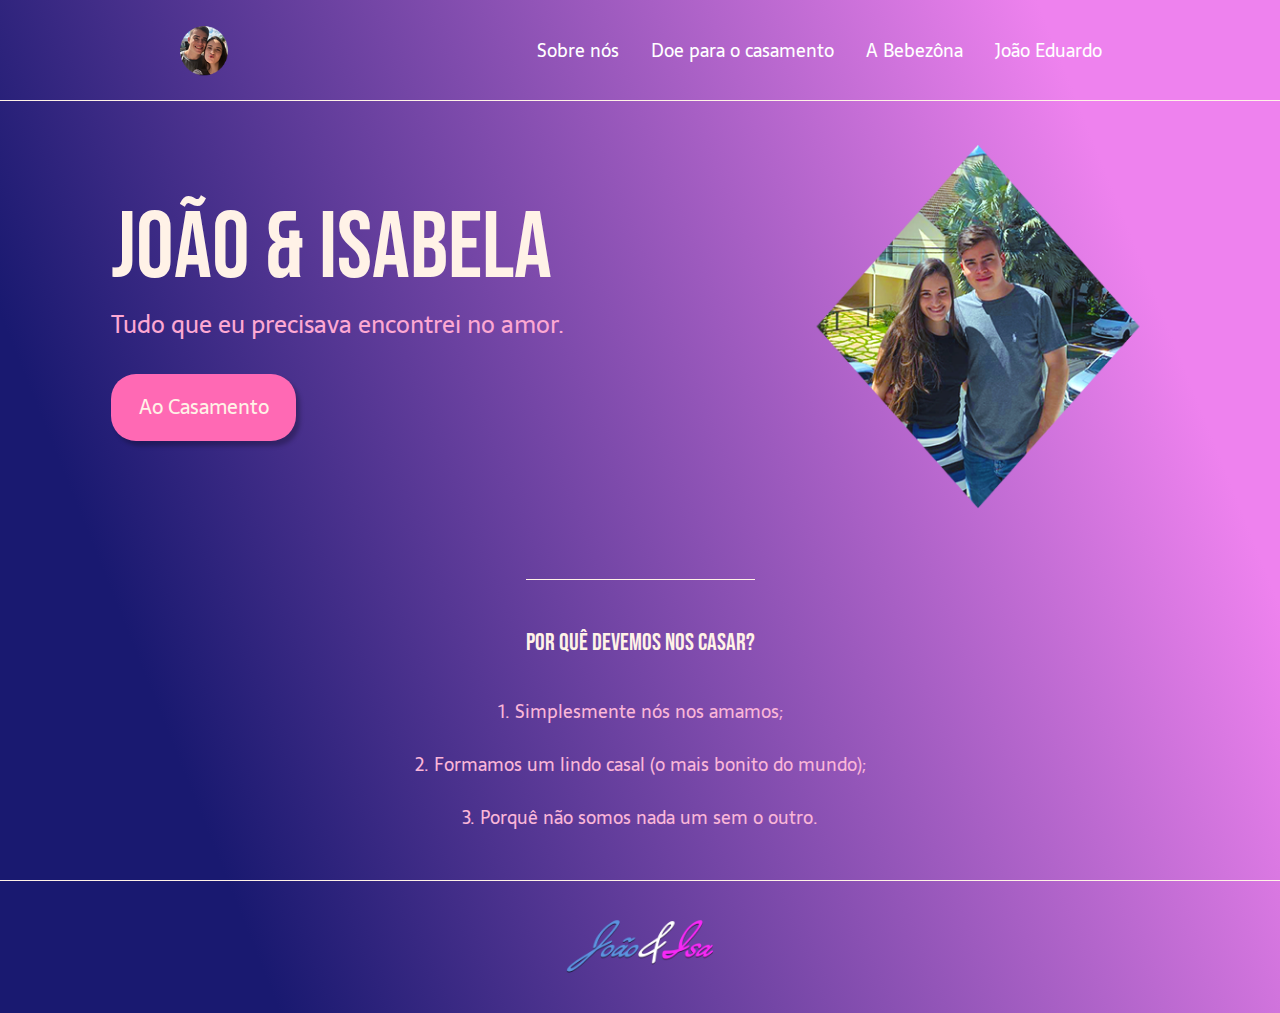
==== index.html @ e49f55c4 "Initial commit" ====
<!DOCTYPE html>
<html lang="pt-BR">

<head>
    <meta charset="UTF-8">
    <meta name="viewport" content="width=device-width, initial-scale=1.0">
    <meta description="Isabela, você é tudo pra mim!">
    <link rel="stylesheet" type="text/css" href="style.css" >
    <title>Morzinho - Você é o amor da minha vida S2</title>
</head>

<body>
    <header class="cabecalho">
        <img class="cabecalho-imagem" src="logo.png" alt="Logo do Casal mais Lindo">
        <nav class="cabecalho-menu">
            <a class="cabecalho-menu-item">Sobre nós</a>
            <a class="cabecalho-menu-item">Doe para o casamento</a>
            <a class="cabecalho-menu-item">A Bebezôna</a>
            <a class="cabecalho-menu-item">João Eduardo</a>
        </nav>
    </header>

    <main class="conteudo">
        <section class="conteudo-principal">
            <div class="conteudo-principal-escrito">
                <h1 class="conteudo-principal-escrito-titulo">João & Isabela</h1>
                <h2 class="conteudo-principal-escrito-subtitulo">Tudo que eu precisava encontrei no amor.</h2>
                <button class="conteudo-principal-escrito-botao">Ao Casamento</button>
            </div>
            <img class="conteudo-principal-imagem" src="amor.png" alt="Imagem Principal João e Isabela">
        </section>

        <section class="conteudo-secundario">
            <h3 class="conteudo-secundario-titulo">Por quê devemos nos casar?</h3>
            <p class="conteudo-secundario-paragrafo">1. Simplesmente <strong>nós nos amamos;</strong></p>
            <p class="conteudo-secundario-paragrafo">2. Formamos um <strong>lindo casal</strong> (o mais bonito do mundo);</p>
            <p class="conteudo-secundario-paragrafo">3. Porquê <strong>não somos nada</strong> um sem o outro.</p>
        </section>
    </main>

    <footer class="rodape">
        <img class="rodape-imagem" src="amorfooter.png">
    </footer>
</body>

</html>
---- style.css ----
@import url('https://fonts.googleapis.com/css2?family=Bebas+Neue&family=Fruktur&family=Righteous&family=Sarala:wght@400;700&display=swap');

* {
    margin: 0;
    padding: 0;
    box-sizing: border-box;
    text-decoration: none;
}

body {
    font-size: 100%;
    background: linear-gradient(68.15deg, #191970 16.62%, #EE82EE 85.61%);
}

.cabecalho {
    display: flex;
    flex-direction: row;
    align-items: center;
    justify-content: space-around;
    padding: 24px;
}

.cabecalho-imagem {
    height: 52px;
}

.cabecalho-menu {
    display: flex;
    gap: 32px;
}

.cabecalho-menu-item {
    color: #fff;
    font-family: 'Sarala', sans-serif;
    font-weight: 400;
    font-size: 18px;
}

.cabecalho-menu-item:hover {
    color: #ff09ad
}

.conteudo {
    border-top: 0.1px solid #FFF2E7;
    margin-bottom: 48px;
}

.conteudo-principal {
    display: flex;
    flex-direction: row;
    align-items: center;
    justify-content: space-around;
}

.conteudo-principal-escrito {
    display: flex;
    flex-direction: column;
} 

.conteudo-principal-escrito-titulo {
    font-family: 'Bebas Neue', cursive;
    font-weight: 400;
    font-size: 94px;
    color: #fff2E7;
} 

.conteudo-principal-escrito-subtitulo {
    font-family: 'Sarala', sans-serif;
    font-weight: 400;
    font-size: 24px;
    margin-top: 0;
    padding-bottom: 30px;
    color:	#fda8d3;
}

.conteudo-principal-escrito-botao {
    background-color: #FF69B4;
    width: 185px;
    height: 67px;
    color: #fff2e7;
    border: none;
    box-shadow: 4px 5px 4px rgba(0, 0, 0, 0.25);
    border-radius: 25px;
    font-family: 'Sarala', sans-serif;
    font-weight: 400;
    font-size: 20px;
    gap: 12px;
}

.conteudo-principal-escrito-botao:hover {
    background-color: #e62284
}

.conteudo-principal-imagem {
    height: 430px;
}

.conteudo-secundario {
    display: flex;
    flex-direction: column;
    align-items: center;
    gap: 24px;
    margin-top: 48px;
}

.conteudo-secundario-titulo {
    border-top: 0.4px solid #FFF2E7;
    padding-top: 48px;
    font-family: 'Bebas Neue', cursive;
    font-weight: 400;
    font-size: 24px;
    color: #fff2e7;
    margin-bottom: 16px;
}

.conteudo-secundario-paragrafo {
    font-family: 'Sarala', sans-serif;
    font-weight: 300;
    font-size: 18px;
    color: #fab6d8;
}

.rodape {
    padding: 32px;
    border-top: 0.1px solid #FFF2E7;
}

.rodape-imagem {
    height: 68px;
    display: block;
    margin: 0 auto;
}
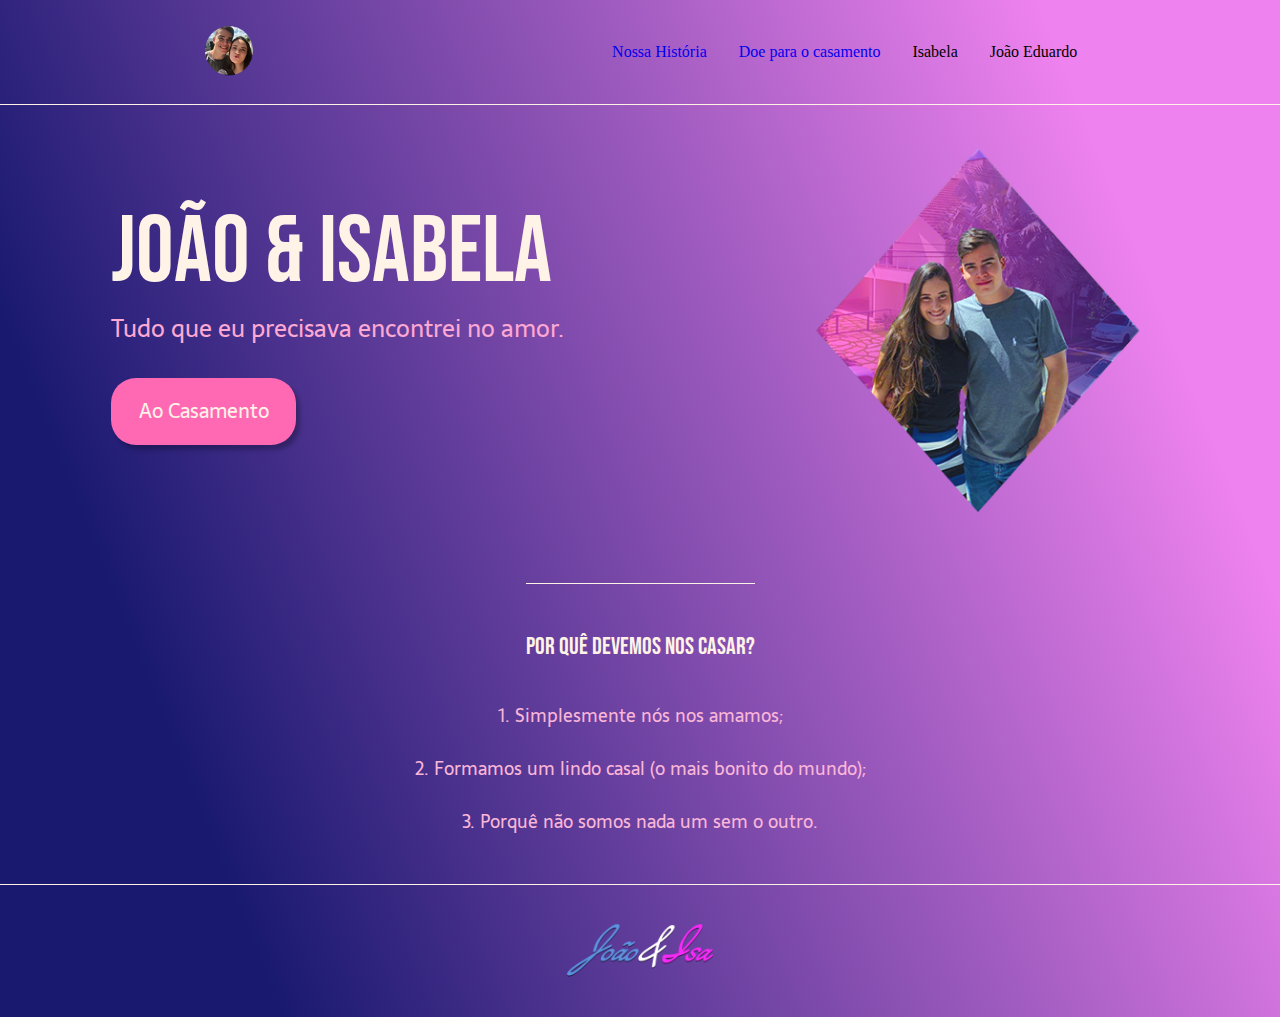
==== commit 39dba3bf: "Add files via upload" ====
--- a/index.html
+++ b/index.html
@@ -3,20 +3,26 @@
 
 <head>
     <meta charset="UTF-8">
-    <meta name="viewport" content="width=device-width, initial-scale=1.0">
+    <meta name="viewport" content="width=device-width, user-scalable=0">
     <meta description="Isabela, você é tudo pra mim!">
     <link rel="stylesheet" type="text/css" href="style.css" >
     <title>Morzinho - Você é o amor da minha vida S2</title>
+    <script type="text/javascript">
+        alert('Amor, esse site é uma homenagem a nosso amor e tudo que já fizemos.')
+    </script>
 </head>
 
 <body>
+    
     <header class="cabecalho">
+    <a href="index.html">
         <img class="cabecalho-imagem" src="logo.png" alt="Logo do Casal mais Lindo">
+    </a>
         <nav class="cabecalho-menu">
-            <a class="cabecalho-menu-item">Sobre nós</a>
-            <a class="cabecalho-menu-item">Doe para o casamento</a>
-            <a class="cabecalho-menu-item">A Bebezôna</a>
-            <a class="cabecalho-menu-item">João Eduardo</a>
+            <a class="cabecalho-menu-item1" href="historia.html">Nossa História</a>
+            <a class="cabecalho-menu-item2" href="doe.html">Doe para o casamento</a>
+            <a class="cabecalho-menu-item3">Isabela</a>
+            <a class="cabecalho-menu-item4">João Eduardo</a>
         </nav>
     </header>
 
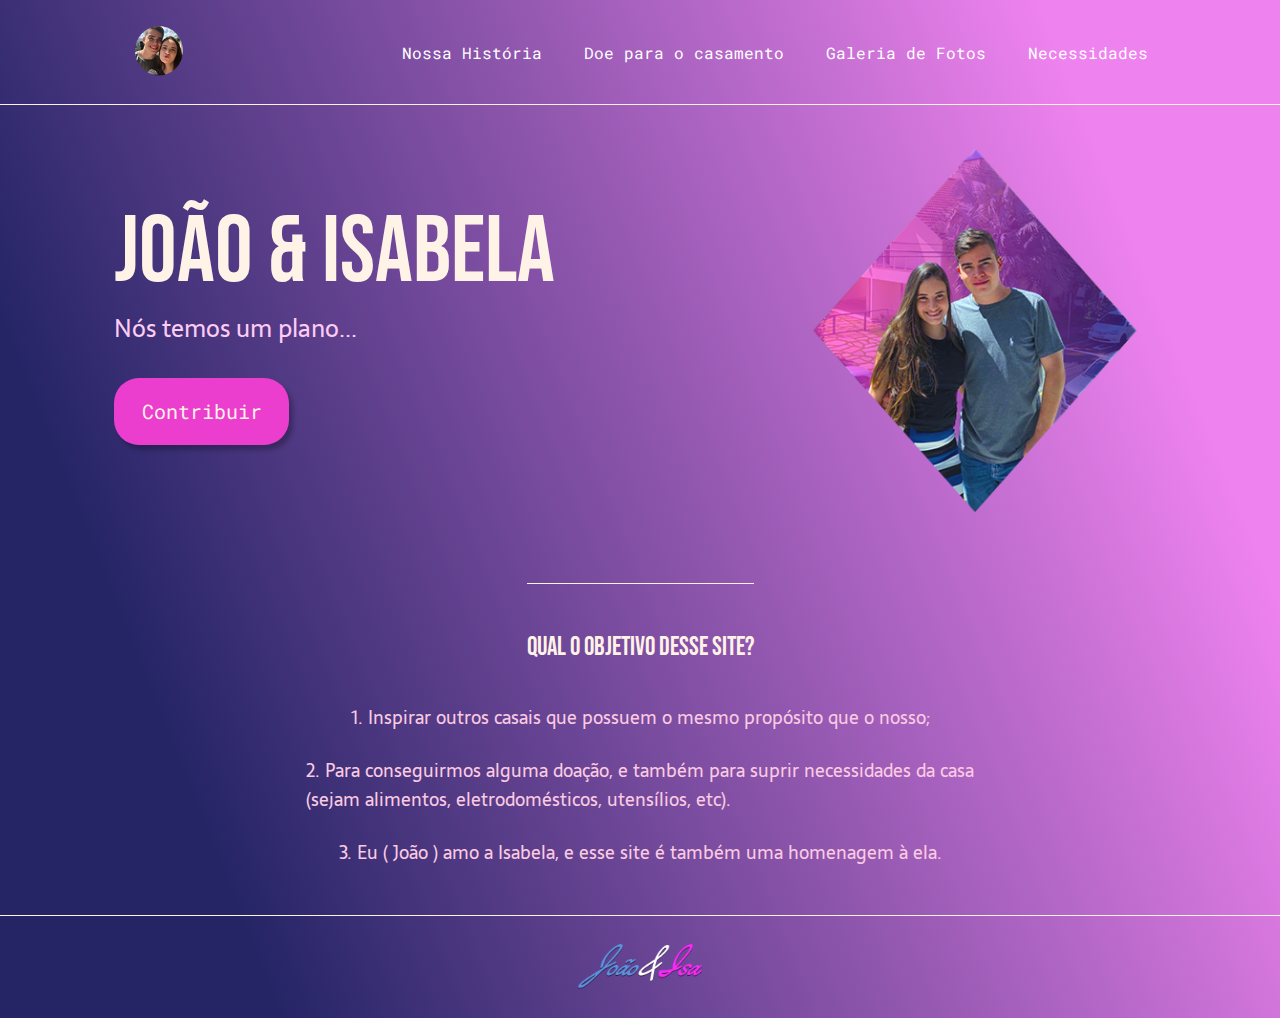
==== commit 0d1b49b0: "Add files via upload" ====
--- a/index.html
+++ b/index.html
@@ -6,9 +6,9 @@
     <meta name="viewport" content="width=device-width, user-scalable=0">
     <meta description="Isabela, você é tudo pra mim!">
     <link rel="stylesheet" type="text/css" href="style.css" >
-    <title>Morzinho - Você é o amor da minha vida S2</title>
+    <title>Isabela e João - Nós temos um plano</title>
     <script type="text/javascript">
-        alert('Amor, esse site é uma homenagem a nosso amor e tudo que já fizemos.')
+        
     </script>
 </head>
 
@@ -21,8 +21,8 @@
         <nav class="cabecalho-menu">
             <a class="cabecalho-menu-item1" href="historia.html">Nossa História</a>
             <a class="cabecalho-menu-item2" href="doe.html">Doe para o casamento</a>
-            <a class="cabecalho-menu-item3">Isabela</a>
-            <a class="cabecalho-menu-item4">João Eduardo</a>
+            <a class="cabecalho-menu-item3" href="isa.html">Galeria de Fotos</a>
+            <a class="cabecalho-menu-item4" href="joao.html">Necessidades</a>
         </nav>
     </header>
 
@@ -30,17 +30,17 @@
         <section class="conteudo-principal">
             <div class="conteudo-principal-escrito">
                 <h1 class="conteudo-principal-escrito-titulo">João & Isabela</h1>
-                <h2 class="conteudo-principal-escrito-subtitulo">Tudo que eu precisava encontrei no amor.</h2>
-                <button class="conteudo-principal-escrito-botao">Ao Casamento</button>
+                <h2 class="conteudo-principal-escrito-subtitulo">Nós temos um plano...</h2>
+                <button class="conteudo-principal-escrito-botao" href="doe.html">Contribuir</button>
             </div>
             <img class="conteudo-principal-imagem" src="amor.png" alt="Imagem Principal João e Isabela">
         </section>
 
         <section class="conteudo-secundario">
-            <h3 class="conteudo-secundario-titulo">Por quê devemos nos casar?</h3>
-            <p class="conteudo-secundario-paragrafo">1. Simplesmente <strong>nós nos amamos;</strong></p>
-            <p class="conteudo-secundario-paragrafo">2. Formamos um <strong>lindo casal</strong> (o mais bonito do mundo);</p>
-            <p class="conteudo-secundario-paragrafo">3. Porquê <strong>não somos nada</strong> um sem o outro.</p>
+            <h3 class="conteudo-secundario-titulo">Qual o objetivo desse site?</h3>
+            <p class="conteudo-secundario-paragrafo">1. Inspirar outros casais que possuem o mesmo propósito que o nosso;</p>
+            <p class="conteudo-secundario-paragrafo">2. Para conseguirmos alguma doação, e também para suprir necessidades da casa <br>(sejam alimentos, eletrodomésticos, utensílios, etc).</p>
+            <p class="conteudo-secundario-paragrafo">3. Eu ( João ) amo a Isabela, e esse site é também uma homenagem à ela.</p>
         </section>
     </main>
 
--- a/style.css
+++ b/style.css
@@ -1,4 +1,4 @@
-@import url('https://fonts.googleapis.com/css2?family=Bebas+Neue&family=Fruktur&family=Righteous&family=Sarala:wght@400;700&display=swap');
+@import url('https://fonts.googleapis.com/css2?family=Bebas+Neue&family=Fruktur&family=Roboto+Mono:wght@400;700&family=Sarala:wght@400;700&display=swap');
 
 * {
     margin: 0;
@@ -8,9 +8,14 @@
 }
 
 body {
+    position: relative;
+    height: 100%;
+    width: 100%;
     font-size: 100%;
-    background: linear-gradient(68.15deg, #191970 16.62%, #EE82EE 85.61%);
+    background: linear-gradient(68.15deg, #252566 16.62%, #EE82EE 85.61%);
 }
+
+
 
 .cabecalho {
     display: flex;
@@ -23,22 +28,39 @@
 .cabecalho-imagem {
     height: 52px;
 }
+.cabecalho-imagem:hover {
+    -webkit-transform: scale(1.3);
+    -ms-transform: scale(1.3);
+    transform: scale(1.3);
+    transition: all 0.4s linear;
+}
 
 .cabecalho-menu {
     display: flex;
-    gap: 32px;
+    gap: 42px;
 }
 
-.cabecalho-menu-item {
-    color: #fff;
-    font-family: 'Sarala', sans-serif;
+.cabecalho-menu-item1, .cabecalho-menu-item2, .cabecalho-menu-item3, .cabecalho-menu-item4 {
+    color: rgb(255, 255, 255);
+    font-family: 'Roboto Mono', monospace;
     font-weight: 400;
-    font-size: 18px;
+    font-size: 16px;
 }
 
-.cabecalho-menu-item:hover {
-    color: #ff09ad
+.cabecalho-menu-item1:hover {
+    color: #f315a5
 }
+.cabecalho-menu-item2:hover {
+    color: #f315a5
+}
+.cabecalho-menu-item3:hover {
+    color: #f315a5
+}
+
+.cabecalho-menu-item4:hover {
+    color: #f315a5
+}
+
 
 .conteudo {
     border-top: 0.1px solid #FFF2E7;
@@ -70,25 +92,25 @@
     font-size: 24px;
     margin-top: 0;
     padding-bottom: 30px;
-    color:	#fda8d3;
+    color:	#fcccf5;
 }
 
 .conteudo-principal-escrito-botao {
-    background-color: #FF69B4;
-    width: 185px;
+    background-color: #eb3ece;
+    width: 175px;
     height: 67px;
     color: #fff2e7;
     border: none;
     box-shadow: 4px 5px 4px rgba(0, 0, 0, 0.25);
     border-radius: 25px;
-    font-family: 'Sarala', sans-serif;
+    font-family: 'Roboto Mono', monospace;
     font-weight: 400;
     font-size: 20px;
     gap: 12px;
 }
 
 .conteudo-principal-escrito-botao:hover {
-    background-color: #e62284
+    background-color: #af058a
 }
 
 .conteudo-principal-imagem {
@@ -108,7 +130,7 @@
     padding-top: 48px;
     font-family: 'Bebas Neue', cursive;
     font-weight: 400;
-    font-size: 24px;
+    font-size: 26px;
     color: #fff2e7;
     margin-bottom: 16px;
 }
@@ -117,16 +139,16 @@
     font-family: 'Sarala', sans-serif;
     font-weight: 300;
     font-size: 18px;
-    color: #fab6d8;
+    color: #facae2;
 }
 
 .rodape {
-    padding: 32px;
+    padding: 22px;
     border-top: 0.1px solid #FFF2E7;
 }
 
 .rodape-imagem {
-    height: 68px;
+    height: 58px;
     display: block;
     margin: 0 auto;
 }